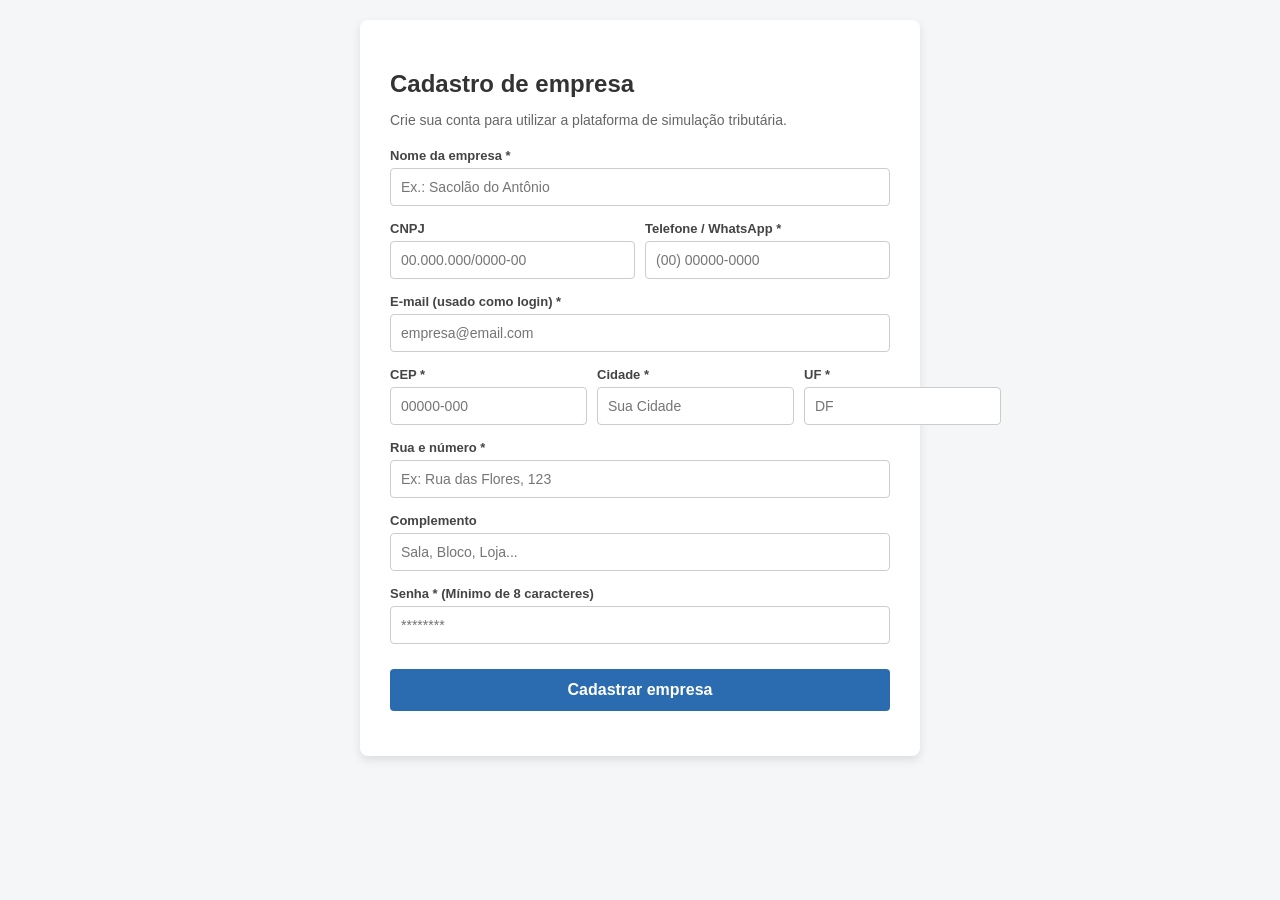
==== frontend/cadastro.html @ 52722062 "Merge branch 'main' of https://github.com/aterumi/Grupo12-PI_TADS20262" ====
<!DOCTYPE html>
<html lang="pt-BR">
<head>
    <meta charset="UTF-8">
    <meta name="viewport" content="width=device-width, initial-scale=1.0">
    <title>Cadastro de Empresa - Simulação Tributária</title>
    <style>
        body { font-family: Arial, sans-serif; background-color: #f4f6f8; margin: 0; padding: 20px; display: flex; justify-content: center; }
        .container { background: #fff; padding: 30px; border-radius: 8px; box-shadow: 0 4px 10px rgba(0,0,0,0.1); width: 100%; max-width: 500px; }
        h2 { margin-bottom: 5px; color: #333; }
        p { color: #666; font-size: 14px; margin-bottom: 20px; }
        .form-group { margin-bottom: 15px; display: flex; flex-direction: column; }
        label { font-weight: bold; font-size: 13px; margin-bottom: 5px; color: #444; }
        input { padding: 10px; border: 1px solid #ccc; border-radius: 4px; font-size: 14px; }
        .row { display: flex; gap: 10px; }
        .row .form-group { flex: 1; }
        button { width: 100%; padding: 12px; background-color: #2b6cb0; color: white; border: none; border-radius: 4px; font-size: 16px; cursor: pointer; font-weight: bold; margin-top: 10px; }
        button:hover { background-color: #2c5282; }
        .msg { margin-top: 15px; text-align: center; font-size: 14px; font-weight: bold; }
        .error { color: #e53e3e; }
        .success { color: #38a169; }
    </style>
</head>
<body>

    <div class="container">
        <h2>Cadastro de empresa</h2>
        <p>Crie sua conta para utilizar a plataforma de simulação tributária.</p>

        <form id="formCadastro">
            <div class="form-group">
                <label>Nome da empresa *</label>
                <input type="text" id="nome_empresa" required placeholder="Ex.: Sacolão do Antônio">
            </div>

            <div class="row">
                <div class="form-group">
                    <label>CNPJ</label>
                    <input type="text" id="cnpj" placeholder="00.000.000/0000-00">
                </div>
                <div class="form-group">
                    <label>Telefone / WhatsApp *</label>
                    <input type="text" id="telefone" required placeholder="(00) 00000-0000">
                </div>
            </div>

            <div class="form-group">
                <label>E-mail (usado como login) *</label>
                <input type="email" id="email" required placeholder="empresa@email.com">
            </div>

            <div class="row">
                <div class="form-group">
                    <label>CEP *</label>
                    <input type="text" id="cep" required placeholder="00000-000">
                </div>
                <div class="form-group">
                    <label>Cidade *</label>
                    <input type="text" id="cidade" required placeholder="Sua Cidade">
                </div>
                <div class="form-group" style="flex: 0.5;">
                    <label>UF *</label>
                    <input type="text" id="uf" required placeholder="DF">
                </div>
            </div>

            <div class="form-group">
                <label>Rua e número *</label>
                <input type="text" id="endereco" required placeholder="Ex: Rua das Flores, 123">
            </div>

            <div class="form-group">
                <label>Complemento</label>
                <input type="text" id="complemento" placeholder="Sala, Bloco, Loja...">
            </div>

            <div class="form-group">
                <label>Senha * (Mínimo de 8 caracteres)</label>
                <input type="password" id="senha" required minlength="8" placeholder="********">
            </div>

            <button type="submit">Cadastrar empresa</button>
            <div id="mensagem" class="msg"></div>
        </form>
    </div>

    <script>
        document.getElementById('formCadastro').addEventListener('submit', async function(e) {
            e.preventDefault();

            const msgDiv = document.getElementById('mensagem');
            msgDiv.textContent = "Processando cadastro...";
            msgDiv.className = "msg";

            const dados = {
                nome_empresa: document.getElementById('nome_empresa').value,
                cnpj: document.getElementById('cnpj').value || null,
                email: document.getElementById('email').value,
                telefone: document.getElementById('telefone').value,
                cep: document.getElementById('cep').value,
                endereco: document.getElementById('endereco').value,
                numero: "S/N",
                complemento: document.getElementById('complemento').value || null,
                cidade: document.getElementById('cidade').value,
                uf: document.getElementById('uf').value.toUpperCase(),
                senha: document.getElementById('senha').value
            };

            try {
                const resposta = await fetch('http://127.0.0.1:8000/cadastro', {
                    method: 'POST',
                    headers: { 'Content-Type': 'application/json' },
                    body: JSON.stringify(dados)
                });

                const resultado = await resposta.json();

                if (resposta.ok) {
                    msgDiv.textContent = "Cadastro realizado com sucesso!";
                    msgDiv.className = "msg success";
                    setTimeout(() => {
                        document.getElementById('formCadastro').reset();
                    }, 2000);
                } else {
                    msgDiv.textContent = resultado.detail || "Erro ao realizar o cadastro.";
                    msgDiv.className = "msg error";
                }
            } catch (error) {
                console.error("Erro:", error);
                msgDiv.textContent = "Não foi possível conectar ao servidor.";
                msgDiv.className = "msg error";
            }
        });
    </script>
</body>
</html>
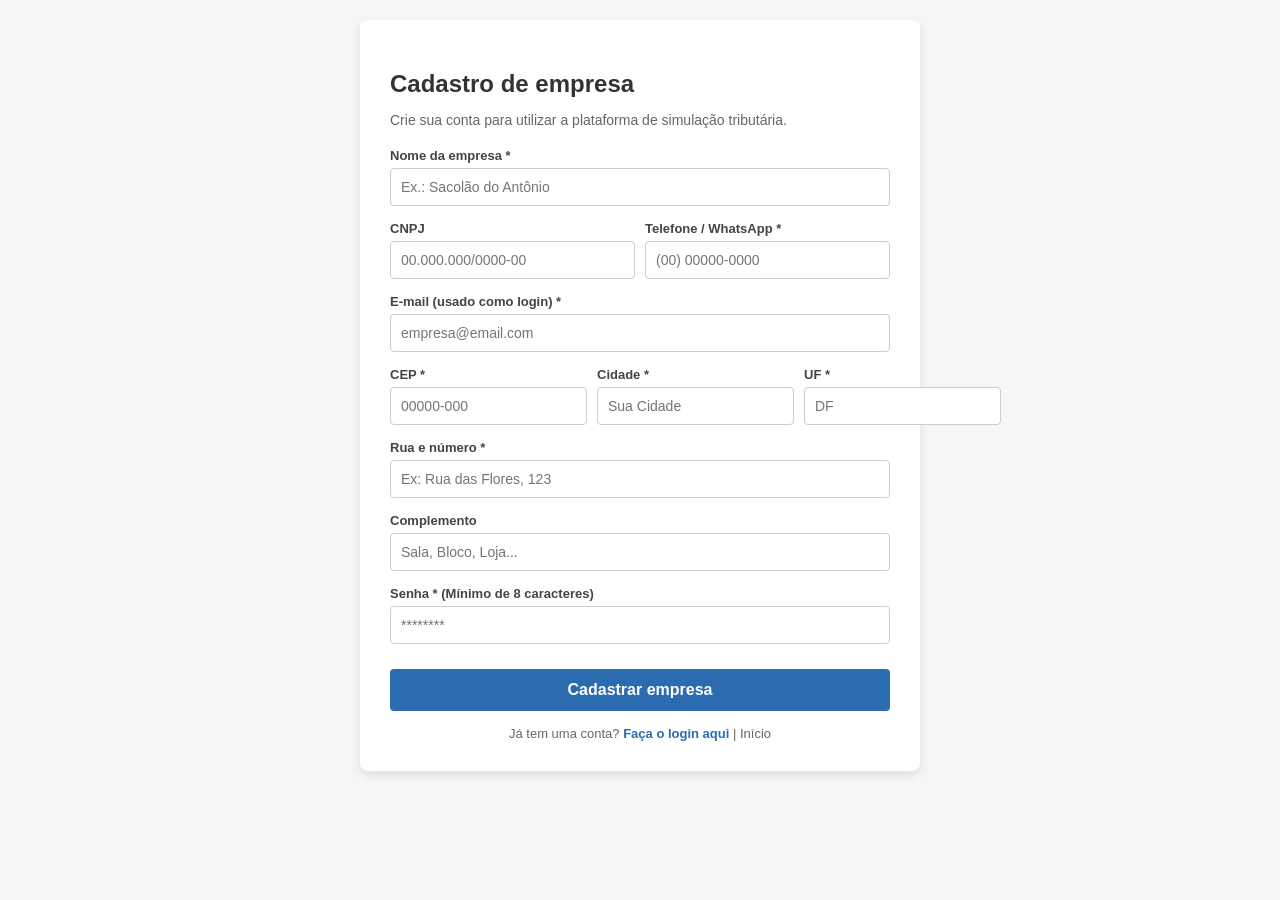
==== commit c338e5de: "feat: cria tela de login no formato da tela inicial e integra navegacao" ====
--- a/frontend/cadastro.html
+++ b/frontend/cadastro.html
@@ -81,6 +81,9 @@
 
             <button type="submit">Cadastrar empresa</button>
             <div id="mensagem" class="msg"></div>
+            <div style="margin-top: 15px; text-align: center; font-size: 13px; color: #666;">
+                Já tem uma conta? <a href="/login" style="color: #2b6cb0; text-decoration: none; font-weight: bold;">Faça o login aqui</a> | <a href="/" style="color: #666; text-decoration: none;">Início</a>
+            </div>
         </form>
     </div>
 
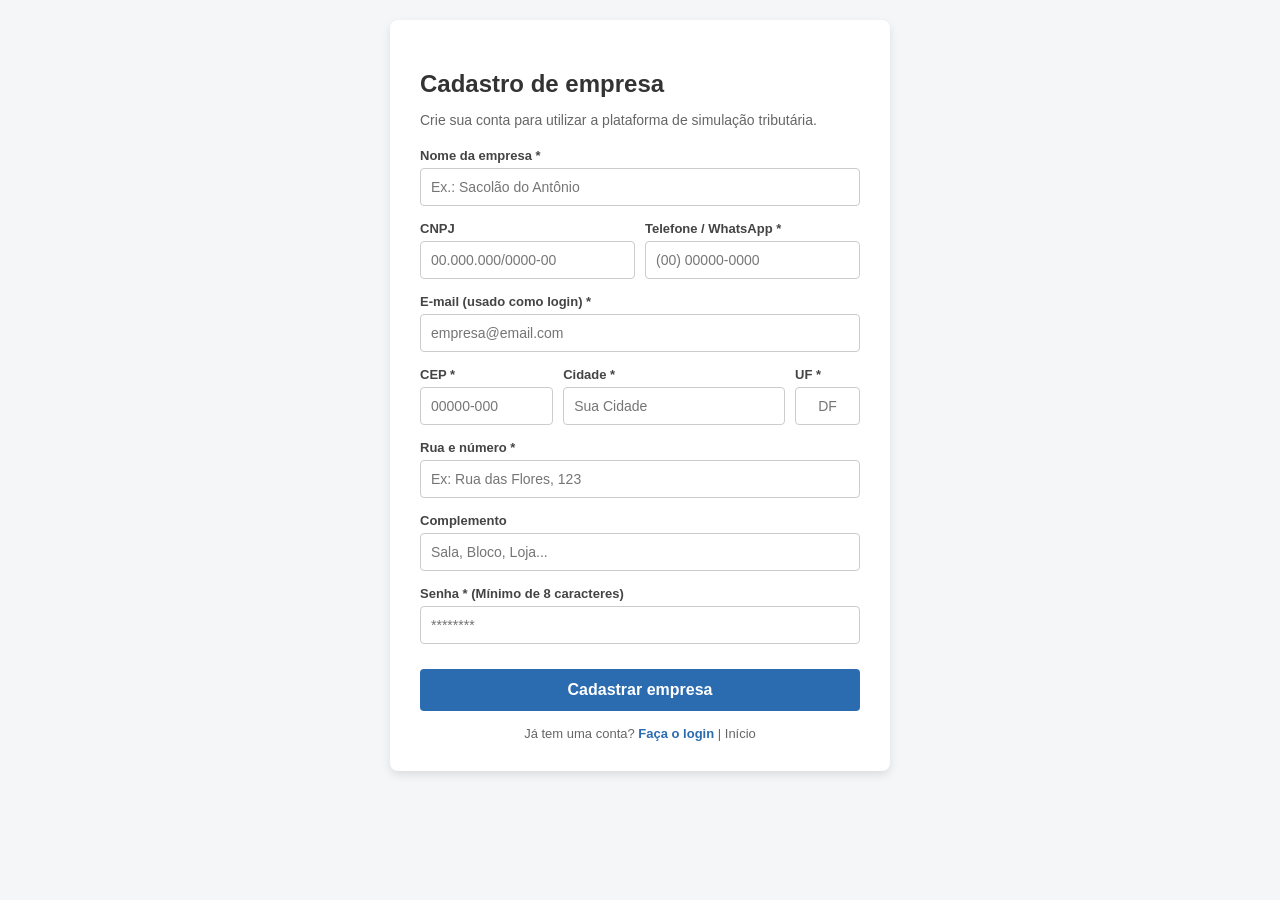
==== commit 02fcc821: "refactor: padroniza login no modelo de cadastro, ajusta campo UF e mantem interface inicial" ====
--- a/frontend/cadastro.html
+++ b/frontend/cadastro.html
@@ -5,15 +5,16 @@
     <meta name="viewport" content="width=device-width, initial-scale=1.0">
     <title>Cadastro de Empresa - Simulação Tributária</title>
     <style>
+        * { box-sizing: border-box; }
         body { font-family: Arial, sans-serif; background-color: #f4f6f8; margin: 0; padding: 20px; display: flex; justify-content: center; }
-        .container { background: #fff; padding: 30px; border-radius: 8px; box-shadow: 0 4px 10px rgba(0,0,0,0.1); width: 100%; max-width: 500px; }
+        .container { background: #fff; padding: 30px; border-radius: 8px; box-shadow: 0 4px 10px rgba(0,0,0,0.1); width: 100%; max-width: 500px; box-sizing: border-box; }
         h2 { margin-bottom: 5px; color: #333; }
         p { color: #666; font-size: 14px; margin-bottom: 20px; }
         .form-group { margin-bottom: 15px; display: flex; flex-direction: column; }
         label { font-weight: bold; font-size: 13px; margin-bottom: 5px; color: #444; }
-        input { padding: 10px; border: 1px solid #ccc; border-radius: 4px; font-size: 14px; }
+        input { width: 100%; box-sizing: border-box; padding: 10px; border: 1px solid #ccc; border-radius: 4px; font-size: 14px; }
         .row { display: flex; gap: 10px; }
-        .row .form-group { flex: 1; }
+        .row .form-group { flex: 1; min-width: 0; }
         button { width: 100%; padding: 12px; background-color: #2b6cb0; color: white; border: none; border-radius: 4px; font-size: 16px; cursor: pointer; font-weight: bold; margin-top: 10px; }
         button:hover { background-color: #2c5282; }
         .msg { margin-top: 15px; text-align: center; font-size: 14px; font-weight: bold; }
@@ -50,17 +51,17 @@
             </div>
 
             <div class="row">
-                <div class="form-group">
+                <div class="form-group" style="flex: 1.2;">
                     <label>CEP *</label>
                     <input type="text" id="cep" required placeholder="00000-000">
                 </div>
-                <div class="form-group">
+                <div class="form-group" style="flex: 2;">
                     <label>Cidade *</label>
                     <input type="text" id="cidade" required placeholder="Sua Cidade">
                 </div>
-                <div class="form-group" style="flex: 0.5;">
+                <div class="form-group" style="flex: 0 0 65px; max-width: 65px;">
                     <label>UF *</label>
-                    <input type="text" id="uf" required placeholder="DF">
+                    <input type="text" id="uf" required maxlength="2" placeholder="DF" style="text-align: center; text-transform: uppercase;">
                 </div>
             </div>
 
@@ -82,7 +83,7 @@
             <button type="submit">Cadastrar empresa</button>
             <div id="mensagem" class="msg"></div>
             <div style="margin-top: 15px; text-align: center; font-size: 13px; color: #666;">
-                Já tem uma conta? <a href="/login" style="color: #2b6cb0; text-decoration: none; font-weight: bold;">Faça o login aqui</a> | <a href="/" style="color: #666; text-decoration: none;">Início</a>
+                Já tem uma conta? <a href="/login" style="color: #2b6cb0; text-decoration: none; font-weight: bold;">Faça o login</a> | <a href="/" style="color: #666; text-decoration: none;">Início</a>
             </div>
         </form>
     </div>
@@ -119,11 +120,11 @@
                 const resultado = await resposta.json();
 
                 if (resposta.ok) {
-                    msgDiv.textContent = "Cadastro realizado com sucesso!";
+                    msgDiv.textContent = "Cadastro realizado com sucesso! Redirecionando para o login...";
                     msgDiv.className = "msg success";
                     setTimeout(() => {
-                        document.getElementById('formCadastro').reset();
-                    }, 2000);
+                        window.location.href = '/login';
+                    }, 1500);
                 } else {
                     msgDiv.textContent = resultado.detail || "Erro ao realizar o cadastro.";
                     msgDiv.className = "msg error";
